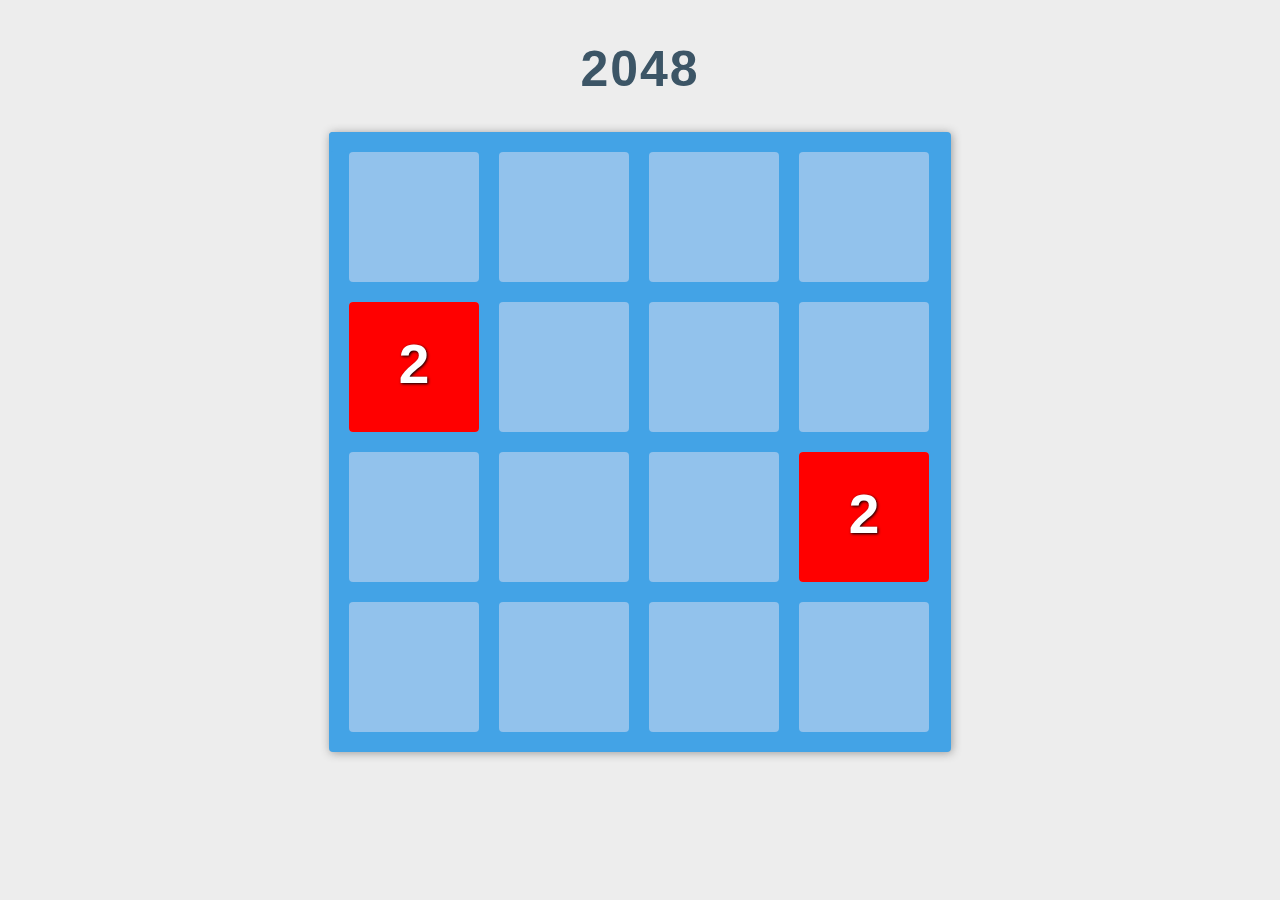
==== index.html @ 23cbc95c "Game functionality:" ====
<!DOCTYPE html>
<html lang="en">
  <head>
    <meta charset="UTF-8">
    <meta name="viewport" content="width=device-width, initial-scale=1.0">
    <meta http-equiv="X-UA-Compatible" content="ie=edge">
    <link rel="stylesheet" href="css/styles.css" type="text/css">
    <title>2048 - Ironhack</title>
  </head>

  <body>
    <div id="container">
      <header>
        <h1>2048</h1>
      </header>

      <div id="main">
        <div id="game-board">
          <div class="row">
            <div class="cell"></div>
            <div class="cell"></div>
            <div class="cell"></div>
            <div class="cell"></div>
          </div>

          <div class="row">
            <div class="cell"></div>
            <div class="cell"></div>
            <div class="cell"></div>
            <div class="cell"></div>
          </div>

          <div class="row">
            <div class="cell"></div>
            <div class="cell"></div>
            <div class="cell"></div>
            <div class="cell"></div>
          </div>

          <div class="row">
            <div class="cell"></div>
            <div class="cell"></div>
            <div class="cell"></div>
            <div class="cell"></div>
          </div>

          <div class="clearfix"></div>
        </div>

        <div id="tile-container">
          <!-- <div class="tile tile-position-0-0 val-2">2</div>
          <div class="tile tile-position-0-1 val-4">4</div>
          <div class="tile tile-position-0-2 val-8">8</div>
          <div class="tile tile-position-0-3 val-16">16</div>

          <div class="tile tile-position-1-0 val-32">32</div>
          <div class="tile tile-position-1-1 val-64">64</div>
          <div class="tile tile-position-1-2 val-128">128</div>
          <div class="tile tile-position-1-3 val-256">256</div>

          <div class="tile tile-position-2-0 val-512">512</div>
          <div class="tile tile-position-2-1 val-1024">1024</div>
          <div class="tile tile-position-2-2 val-2048">2048</div>
          <div class="tile tile-position-2-3"></div>

          <div class="tile tile-position-3-0"></div>
          <div class="tile tile-position-3-1"></div>
          <div class="tile tile-position-3-2"></div>
          <div class="tile tile-position-3-3"></div> -->
        </div>
      </div>
    </div>

  <script src="js/html-manager.js"></script>
  <script src="js/game-manager.js"></script>
  <script src="js/tile.js"></script>
  <script src="js/board.js"></script>
  <script src="js/application.js"></script>
  </body>
</html>
---- css/styles.css ----
html, body {
  background: #ededed;
  color: #3c5566;
  font-family: "Helvetica Neue", Arial, sans-serif;
  font-size: 18px;
  margin: 0;
  padding: 0;
}

h1 {
  font-size: 50px;
  letter-spacing: 2px;
  text-align: center;
}

#container {
  margin: 40px auto;
  width: 622px;
}

#main {
  position: relative;
}

#game-board,
#tile-container {
  background: #43a3e6;
  border-radius: 4px;
  padding: 10px;
}

#game-board {
  box-shadow: 1px 1px 10px 0 #999;
}

.clearfix {
  clear: both;
}

.row {
  height: 100%;
  width: 100%;
}

.cell,
.tile {
  background: rgba(225, 226, 241, 0.5);
  border-radius: 4px;
  box-sizing: border-box;
  height: 130px;
  float: left;
  margin: 10px;
  width: 130px;
}

.tile {
  background: goldenrod;
  box-sizing: border-box;
  color: #fff;
  float: none;
  font-size: 55px;
  font-weight: bold;
  padding-top: 30px;
  position: absolute;
  text-align: center;
  text-shadow: 1px 1px 3px #000;
}

.tile.val-2 {
  background: red;
}

.tile.val-4 {
  background: blue;
}

.tile.val-8 {
  background: green;
}

.tile.val-16 {
  background: pink;
}

.tile.val-32 {
  background: yellow;
}

.tile.val-64 {
  background: orange;
}

.tile.val-128 {
  background: purple;
}

.tile.val-256 {
  background: coral;
}

.tile.val-512 {
  background: silver;
}

.tile.val-1024 {
  background: indianred;
}

.tile.val-2048 {
  background: steelblue;
}

#tile-container {
  top: 0;
  position: absolute;
}

.tile.tile-position-0-0 {
  transform: translate(0, 0);
}

.tile.tile-position-0-1 {
  transform: translate(150px, 0);
}

.tile.tile-position-0-2 {
  transform: translate(300px, 0);
}

.tile.tile-position-0-3 {
  transform: translate(450px, 0);
}

.tile.tile-position-1-0 {
  transform: translate(0, 150px);
}

.tile.tile-position-1-1 {
  transform: translate(150px, 150px);
}

.tile.tile-position-1-2 {
  transform: translate(300px, 150px);
}

.tile.tile-position-1-3 {
  transform: translate(450px, 150px);
}

.tile.tile-position-2-0 {
  transform: translate(0, 300px);
}

.tile.tile-position-2-1 {
  transform: translate(150px, 300px);
}

.tile.tile-position-2-2 {
  transform: translate(300px, 300px);
}

.tile.tile-position-2-3 {
  transform: translate(450px, 300px);
}

.tile.tile-position-3-0 {
  transform: translate(0, 450px);
}

.tile.tile-position-3-1 {
  transform: translate(150px, 450px);
}

.tile.tile-position-3-2 {
  transform: translate(300px, 450px);
}

.tile.tile-position-3-3 {
  transform: translate(450px, 450px);
}
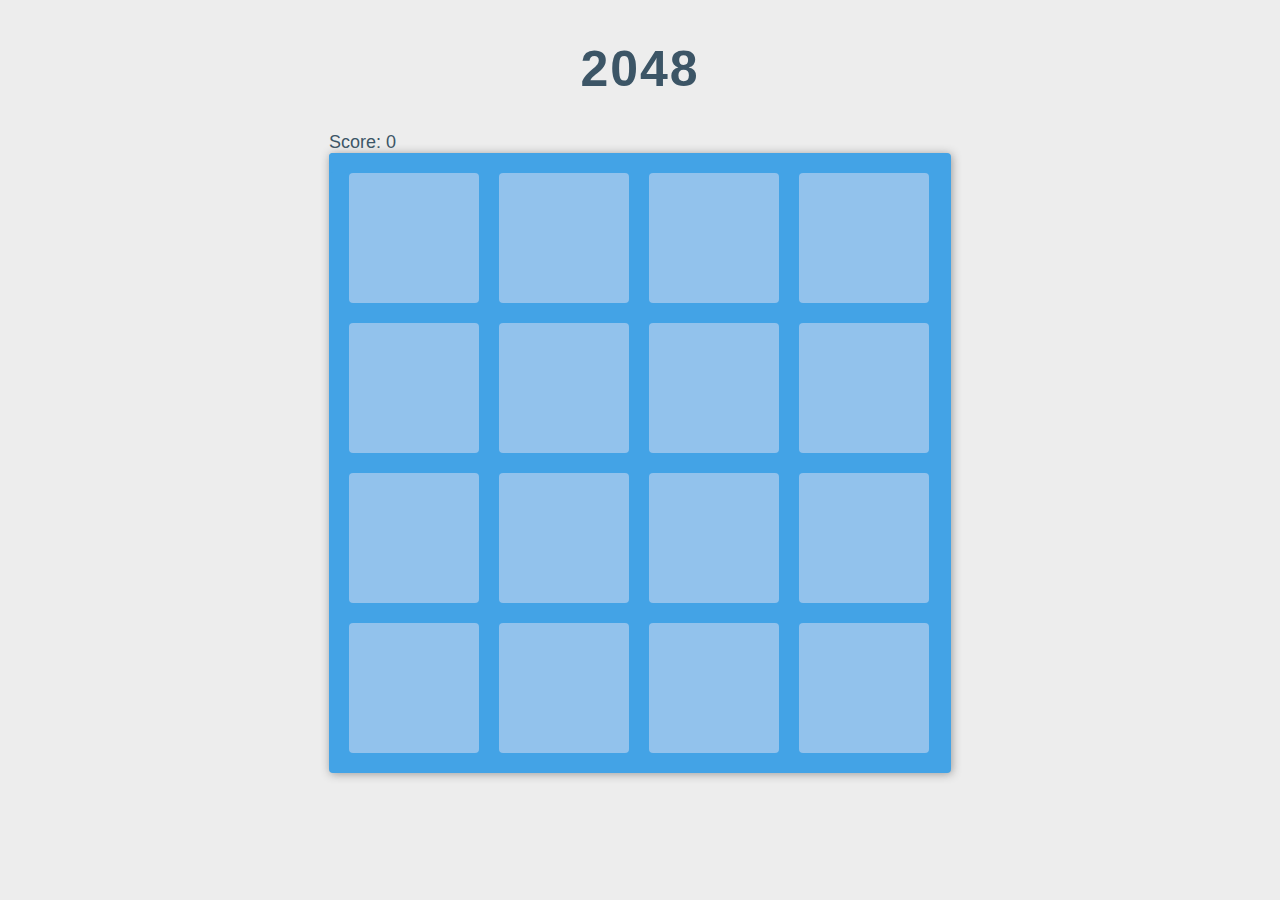
==== commit fdd847ad: "Remove useless HTML, add a function to check if the game can continue" ====
--- a/index.html
+++ b/index.html
@@ -13,6 +13,10 @@
       <header>
         <h1>2048</h1>
       </header>
+
+      <div id="score">
+        Score: <span>0</span>
+      </div>
 
       <div id="main">
         <div id="game-board">
@@ -48,33 +52,11 @@
         </div>
 
         <div id="tile-container">
-          <!-- <div class="tile tile-position-0-0 val-2">2</div>
-          <div class="tile tile-position-0-1 val-4">4</div>
-          <div class="tile tile-position-0-2 val-8">8</div>
-          <div class="tile tile-position-0-3 val-16">16</div>
-
-          <div class="tile tile-position-1-0 val-32">32</div>
-          <div class="tile tile-position-1-1 val-64">64</div>
-          <div class="tile tile-position-1-2 val-128">128</div>
-          <div class="tile tile-position-1-3 val-256">256</div>
-
-          <div class="tile tile-position-2-0 val-512">512</div>
-          <div class="tile tile-position-2-1 val-1024">1024</div>
-          <div class="tile tile-position-2-2 val-2048">2048</div>
-          <div class="tile tile-position-2-3"></div>
-
-          <div class="tile tile-position-3-0"></div>
-          <div class="tile tile-position-3-1"></div>
-          <div class="tile tile-position-3-2"></div>
-          <div class="tile tile-position-3-3"></div> -->
         </div>
       </div>
     </div>
 
-  <script src="js/html-manager.js"></script>
-  <script src="js/game-manager.js"></script>
-  <script src="js/tile.js"></script>
-  <script src="js/board.js"></script>
-  <script src="js/application.js"></script>
+    <script src="js/game-manager.js"></script>
+    <script src="js/application.js"></script>
   </body>
 </html>
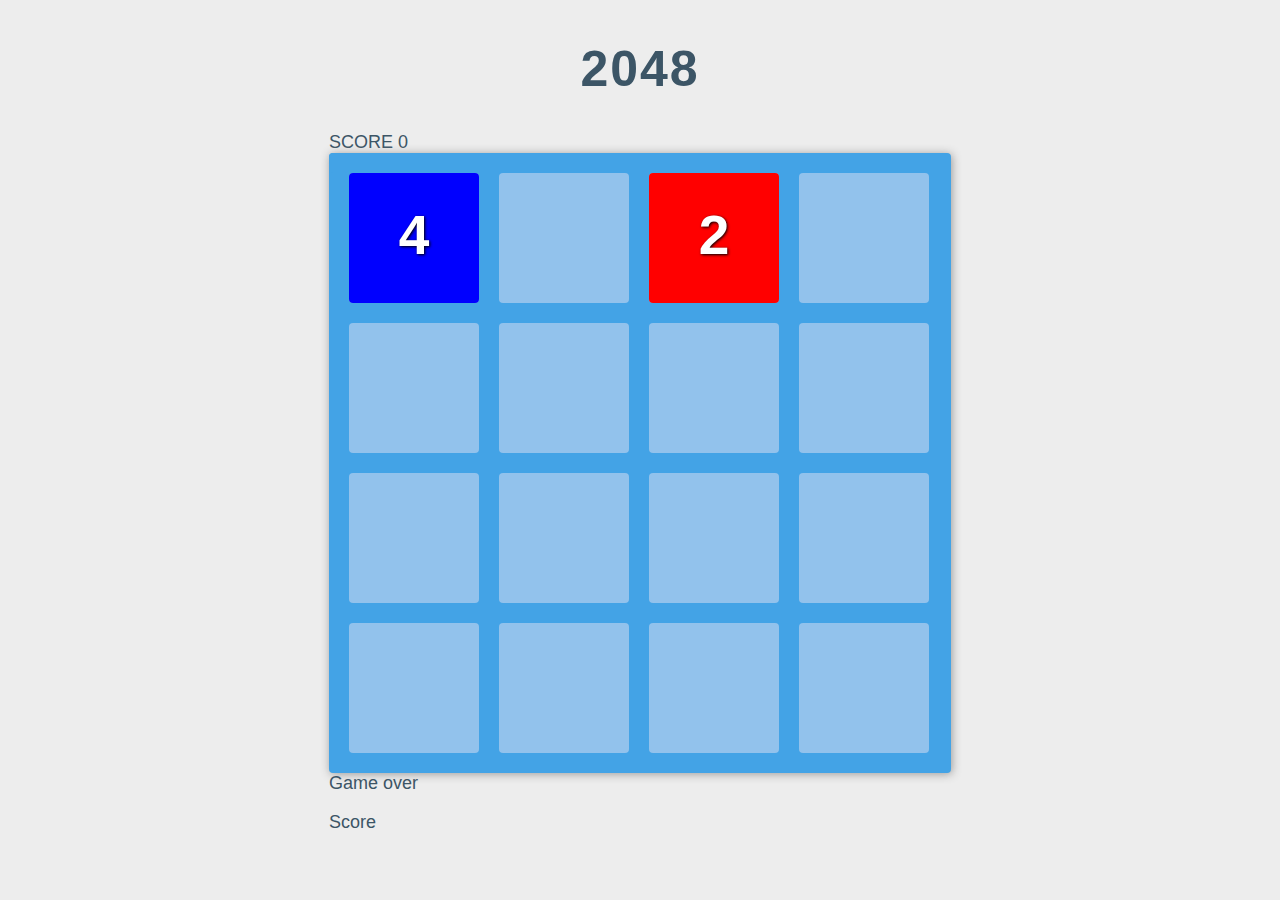
==== commit aa94b00f: "Audio Library added" ====
--- a/index.html
+++ b/index.html
@@ -12,12 +12,10 @@
     <div id="container">
       <header>
         <h1>2048</h1>
+        <div id="score">
+          SCORE <span>0</span>
+        </div>
       </header>
-
-      <div id="score">
-        Score: <span>0</span>
-      </div>
-
       <div id="main">
         <div id="game-board">
           <div class="row">
@@ -26,7 +24,6 @@
             <div class="cell"></div>
             <div class="cell"></div>
           </div>
-
           <div class="row">
             <div class="cell"></div>
             <div class="cell"></div>
@@ -53,10 +50,19 @@
 
         <div id="tile-container">
         </div>
+
+        <div id="user-lose" class="hide">
+          Game over
+
+          <p>
+            Score <span class="js-score"></span>
+          </p>
+        </div>
       </div>
     </div>
 
-    <script src="js/game-manager.js"></script>
-    <script src="js/application.js"></script>
+    <script type="text/javascript" src="lib/ion.sound-3.0.7/ion.sound.min.js"></script>
+    <script type="text/javascript" src="js/game-manager.js"></script>
+    <script type="text/javascript" src="js/application.js"></script>
   </body>
 </html>
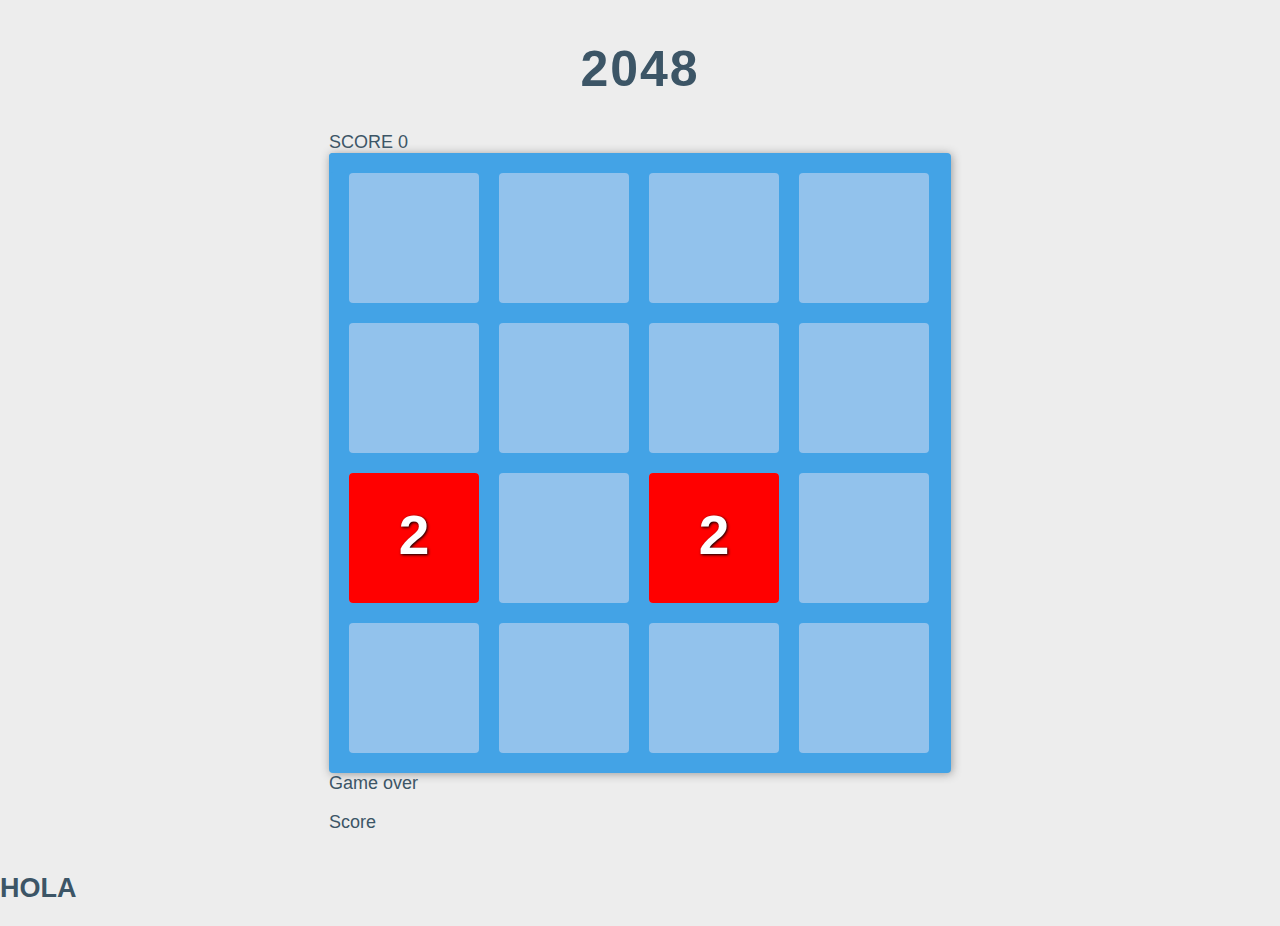
==== commit 62059f41: "TESTING" ====
--- a/index.html
+++ b/index.html
@@ -60,7 +60,7 @@
         </div>
       </div>
     </div>
-
+    <h2>HOLA</h2>
     <script type="text/javascript" src="lib/ion.sound-3.0.7/ion.sound.min.js"></script>
     <script type="text/javascript" src="js/game-manager.js"></script>
     <script type="text/javascript" src="js/application.js"></script>
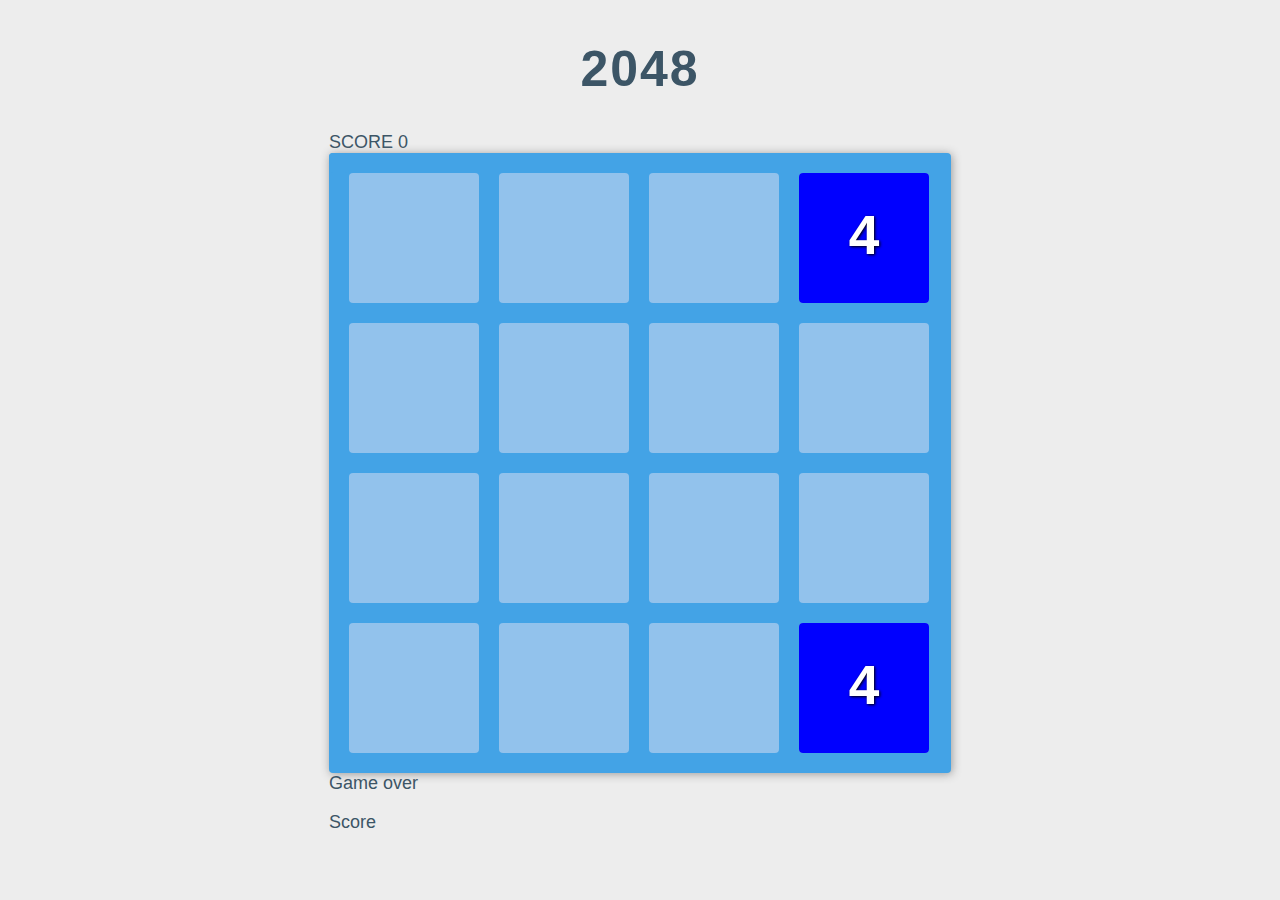
==== commit b96a68ac: "Cleaning" ====
--- a/index.html
+++ b/index.html
@@ -60,7 +60,7 @@
         </div>
       </div>
     </div>
-    <h2>HOLA</h2>
+    
     <script type="text/javascript" src="lib/ion.sound-3.0.7/ion.sound.min.js"></script>
     <script type="text/javascript" src="js/game-manager.js"></script>
     <script type="text/javascript" src="js/application.js"></script>
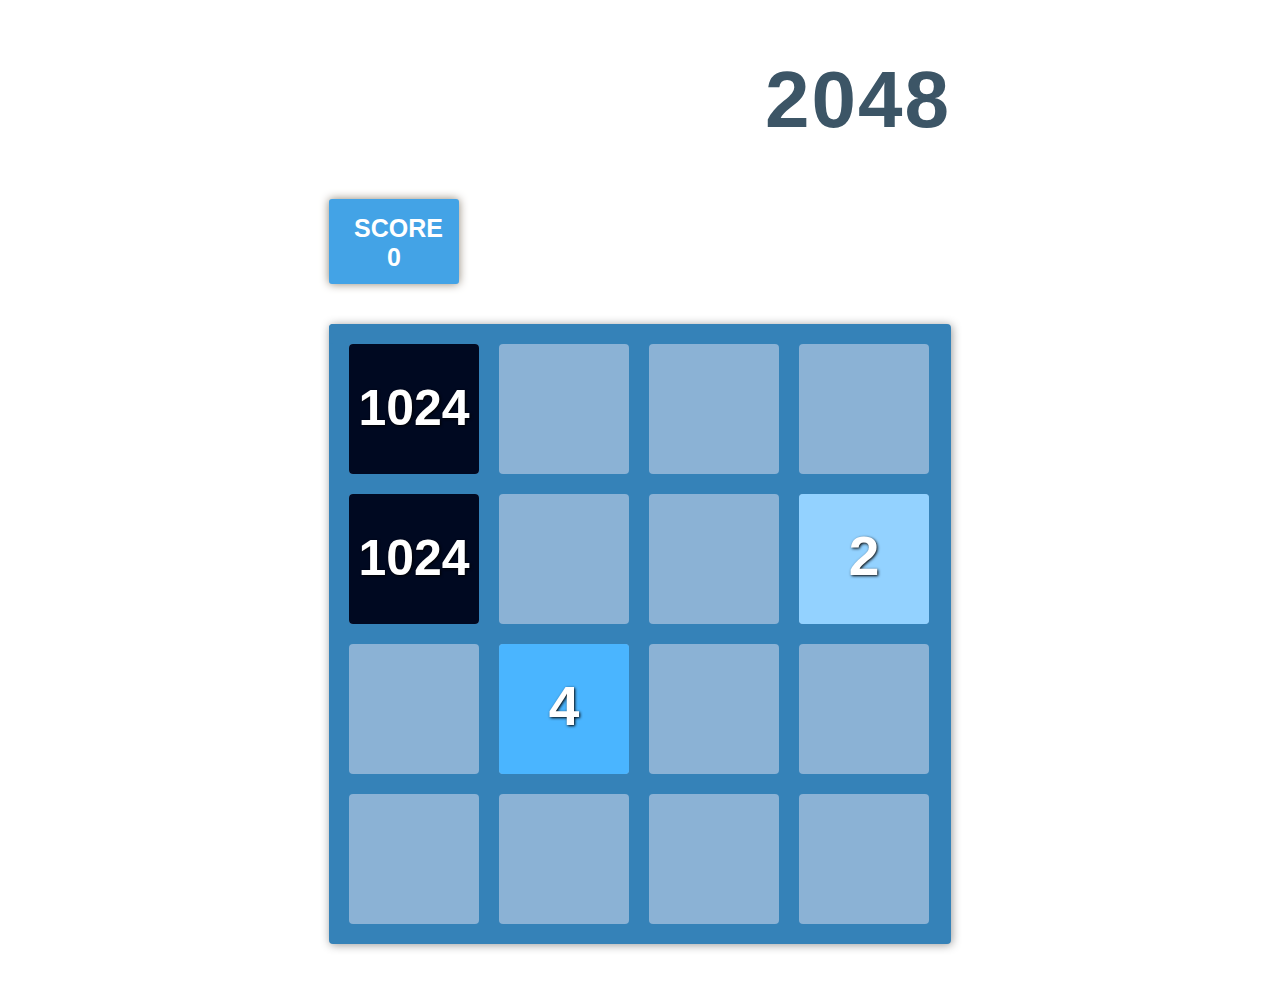
==== commit e5f78fa5: "Win implementation" ====
--- a/index.html
+++ b/index.html
@@ -53,14 +53,15 @@
 
         <div id="user-lose" class="hide">
           Game over
-
-          <p>
-            Score <span class="js-score"></span>
-          </p>
+          <p>Score <span class="js-score"></span></p>
+        </div>
+        <div id="user-win" class="hide">
+          You won!
+          <p>Score <span class="js-score"></span></p>
         </div>
       </div>
     </div>
-    
+
     <script type="text/javascript" src="lib/ion.sound-3.0.7/ion.sound.min.js"></script>
     <script type="text/javascript" src="js/game-manager.js"></script>
     <script type="text/javascript" src="js/application.js"></script>
--- a/css/styles.css
+++ b/css/styles.css
@@ -1,5 +1,10 @@
+html {
+  background: url(../img/background.jpg);
+  background-size: cover;
+}
+
 html, body {
-  background: #ededed;
+  /*background: #ededed;*/
   color: #3c5566;
   font-family: "Helvetica Neue", Arial, sans-serif;
   font-size: 18px;
@@ -7,10 +12,28 @@
   padding: 0;
 }
 
+header {
+  padding-bottom: 40px;
+}
+
+#score {
+  background-color: #43a3e6;
+  border-radius: 3px;
+  box-shadow: 0px 0px 10px 0px rgba(143,133,117,1);
+  color: #fff;
+  font-size: 25px;
+  font-weight: 600;
+  height: 55px;
+  padding: 15px 25px;
+  text-align: center;
+  width: 80px;
+}
+
 h1 {
-  font-size: 50px;
+  font-size: 80px;
   letter-spacing: 2px;
-  text-align: center;
+  text-align: right;
+  text-shadow: 0px 0px 10px rgba(255, 255, 255, 1);
 }
 
 #container {
@@ -23,8 +46,10 @@
 }
 
 #game-board,
-#tile-container {
-  background: #43a3e6;
+#tile-container,
+#user-win,
+#user-lose {
+  background: #3582b8;
   border-radius: 4px;
   padding: 10px;
 }
@@ -54,7 +79,7 @@
 }
 
 .tile {
-  background: goldenrod;
+  background: rgba(225, 226, 241, 0.35);
   box-sizing: border-box;
   color: #fff;
   float: none;
@@ -67,50 +92,55 @@
 }
 
 .tile.val-2 {
-  background: red;
+  background: #93d2ff;
 }
 
 .tile.val-4 {
-  background: blue;
+  background: #4ab5ff;
 }
 
 .tile.val-8 {
-  background: green;
+  background: #289cef;
 }
 
 .tile.val-16 {
-  background: pink;
+  background: #2a72a3;
 }
 
 .tile.val-32 {
-  background: yellow;
+  background: #105a86;
 }
 
 .tile.val-64 {
-  background: orange;
+  background: #00548c;
 }
 
 .tile.val-128 {
-  background: purple;
+  background: #004777;
 }
 
 .tile.val-256 {
-  background: coral;
+  background: #002c4a;
 }
 
 .tile.val-512 {
-  background: silver;
+  background: #000F35;
 }
 
 .tile.val-1024 {
-  background: indianred;
+  background: #000921;
+  font-size: 50px;
+  padding-top: 35px;
 }
 
 .tile.val-2048 {
-  background: steelblue;
-}
-
-#tile-container {
+  background: #009894;
+  font-size: 50px;
+  padding-top: 35px;
+}
+
+#tile-container,
+#user-lose {
   top: 0;
   position: absolute;
 }
@@ -178,3 +208,39 @@
 .tile.tile-position-3-3 {
   transform: translate(450px, 450px);
 }
+
+#user-lose {
+  background: rgba(255, 255, 255, 0.7);
+  box-sizing: border-box;
+  color: #3582b8;
+  font-size: 40px;
+  font-weight: bold;
+  height: 620px;
+  padding-top: 200px;
+  text-align: center;
+  width: 622px;
+}
+
+#user-lose.hide {
+  display: none;
+}
+
+#user-lose p {
+  font-weight: normal;
+}
+
+#user-win {
+  background: rgba(255, 255, 255, 0.7);
+  box-sizing: border-box;
+  color: #3582b8;
+  font-size: 40px;
+  font-weight: bold;
+  height: 620px;
+  padding-top: 200px;
+  text-align: center;
+  width: 622px;
+}
+
+#user-win.hide {
+  display: none;
+}
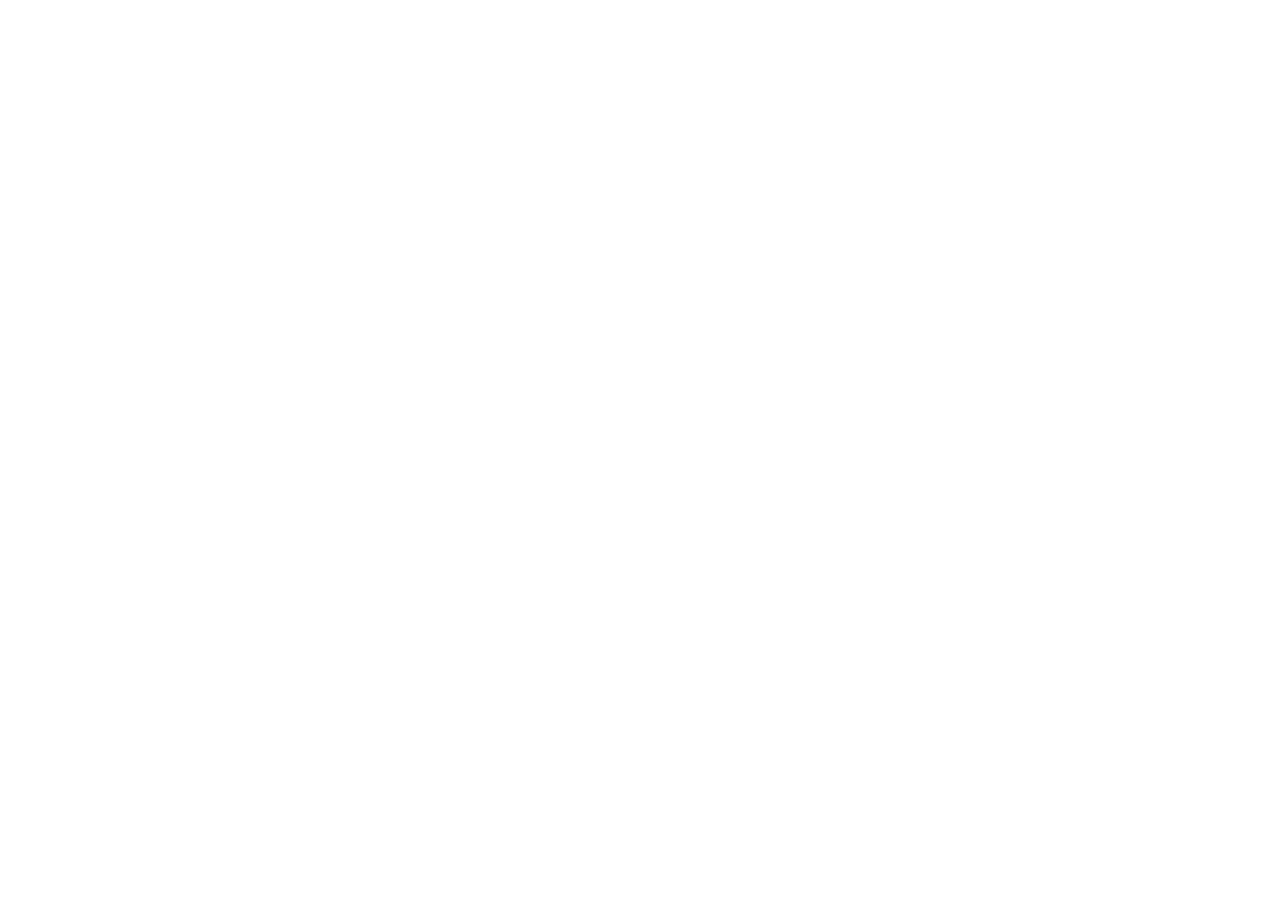
==== commit 0e6eac9c: "First step of the guided game" ====
--- a/index.html
+++ b/index.html
@@ -9,61 +9,6 @@
   </head>
 
   <body>
-    <div id="container">
-      <header>
-        <h1>2048</h1>
-        <div id="score">
-          SCORE <span>0</span>
-        </div>
-      </header>
-      <div id="main">
-        <div id="game-board">
-          <div class="row">
-            <div class="cell"></div>
-            <div class="cell"></div>
-            <div class="cell"></div>
-            <div class="cell"></div>
-          </div>
-          <div class="row">
-            <div class="cell"></div>
-            <div class="cell"></div>
-            <div class="cell"></div>
-            <div class="cell"></div>
-          </div>
-
-          <div class="row">
-            <div class="cell"></div>
-            <div class="cell"></div>
-            <div class="cell"></div>
-            <div class="cell"></div>
-          </div>
-
-          <div class="row">
-            <div class="cell"></div>
-            <div class="cell"></div>
-            <div class="cell"></div>
-            <div class="cell"></div>
-          </div>
-
-          <div class="clearfix"></div>
-        </div>
-
-        <div id="tile-container">
-        </div>
-
-        <div id="user-lose" class="hide">
-          Game over
-          <p>Score <span class="js-score"></span></p>
-        </div>
-        <div id="user-win" class="hide">
-          You won!
-          <p>Score <span class="js-score"></span></p>
-        </div>
-      </div>
-    </div>
-
-    <script type="text/javascript" src="lib/ion.sound-3.0.7/ion.sound.min.js"></script>
     <script type="text/javascript" src="js/game-manager.js"></script>
-    <script type="text/javascript" src="js/application.js"></script>
   </body>
 </html>
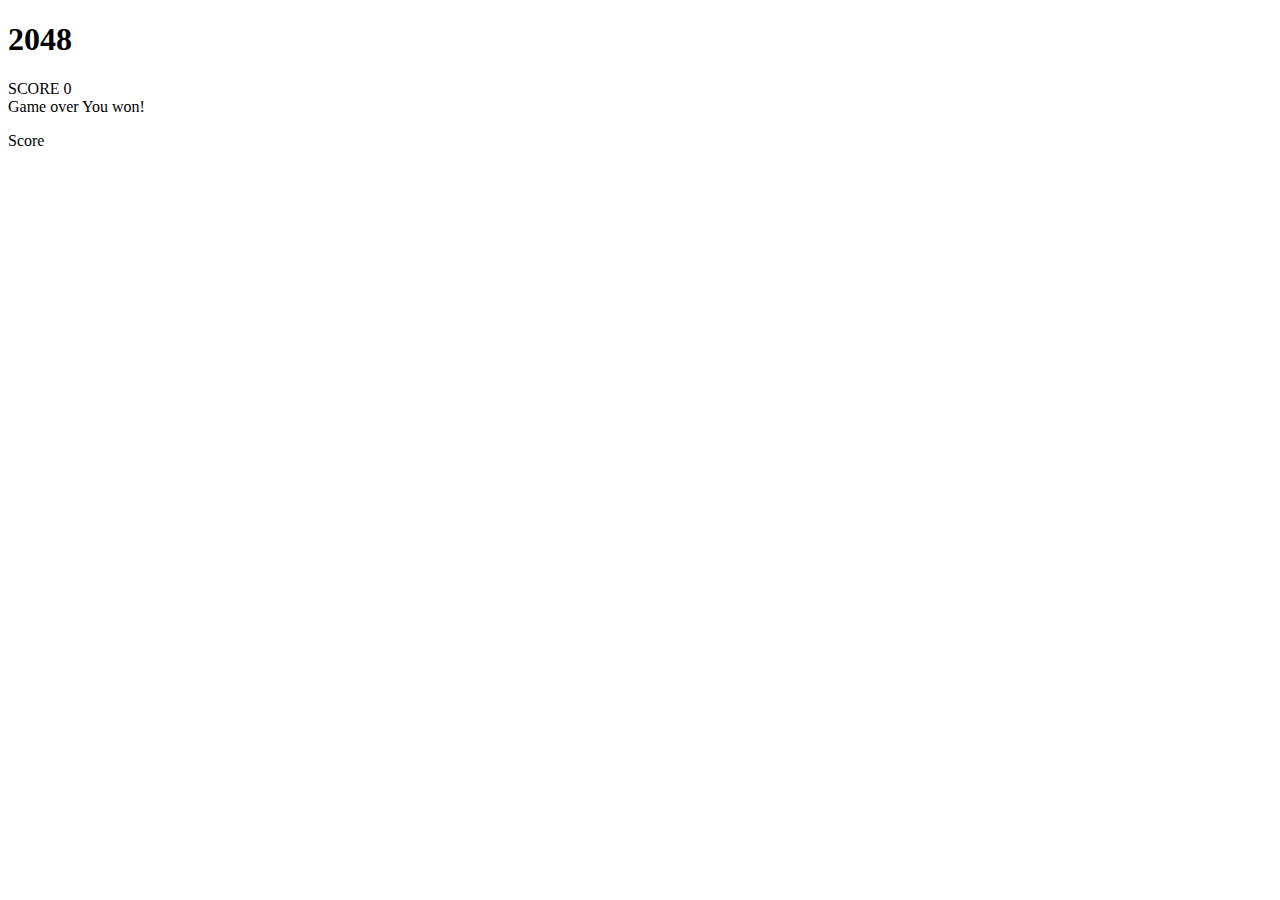
==== commit b7305414: "Guided Game Step 2" ====
--- a/index.html
+++ b/index.html
@@ -9,6 +9,64 @@
   </head>
 
   <body>
+    <div id="container">
+      <header>
+        <h1>2048</h1>
+        <div id="score">
+          SCORE <span class="js-score">0</span>
+        </div>
+      </header>
+      <div id="main">
+        <div id="game-board">
+          <div class="row">
+            <div class="cell"></div>
+            <div class="cell"></div>
+            <div class="cell"></div>
+            <div class="cell"></div>
+          </div>
+          <div class="row">
+            <div class="cell"></div>
+            <div class="cell"></div>
+            <div class="cell"></div>
+            <div class="cell"></div>
+          </div>
+
+          <div class="row">
+            <div class="cell"></div>
+            <div class="cell"></div>
+            <div class="cell"></div>
+            <div class="cell"></div>
+          </div>
+
+          <div class="row">
+            <div class="cell"></div>
+            <div class="cell"></div>
+            <div class="cell"></div>
+            <div class="cell"></div>
+          </div>
+
+          <div class="clearfix"></div>
+        </div>
+
+        <div id="tile-container">
+        </div>
+
+        <div id="game-over" class="hide">
+          <span class="lost">
+            Game over
+          </span>
+
+          <span class="won">
+            You won!
+          </span>
+
+          <p>
+            Score <span class="js-score"></span>
+          </p>
+        </div>
+      </div>
+    </div>
+
     <script type="text/javascript" src="js/game-manager.js"></script>
   </body>
 </html>
